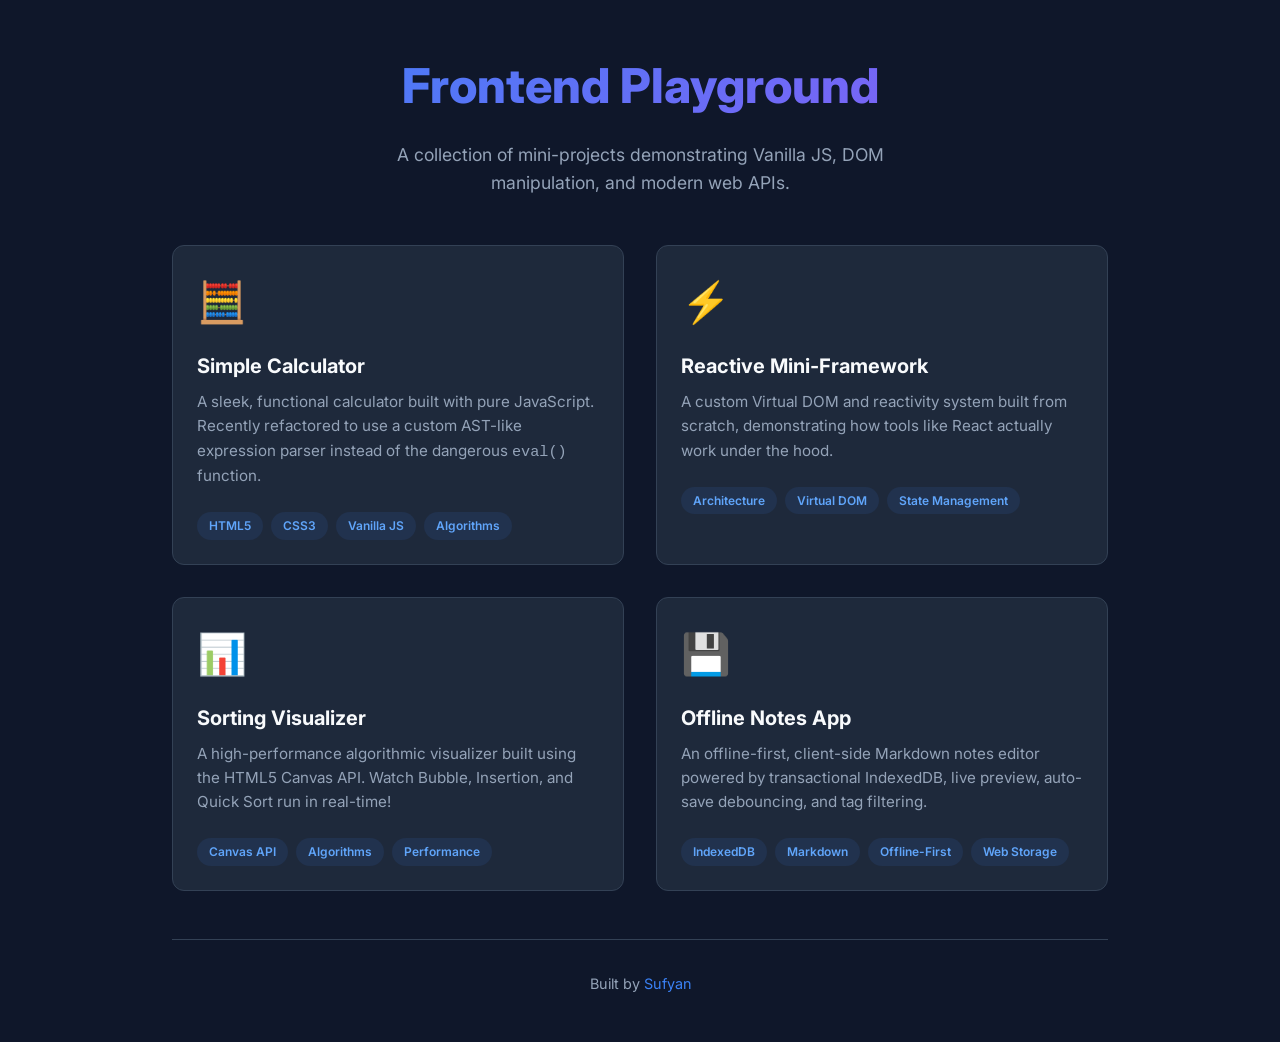
==== index.html @ 6b19e820 "offline notes tab" ====
<!DOCTYPE html>
<html lang="en">
<head>
    <meta charset="UTF-8">
    <meta name="viewport" content="width=device-width, initial-scale=1.0">
    <title>Mini Box</title>
    <link rel="icon" href="data:image/svg+xml,<svg xmlns=%22http://www.w3.org/2000/svg%22 viewBox=%220 0 100 100%22><text y=%22.9em%22 font-size=%2290%22>▶️</text></svg>">
    <link rel="stylesheet" href="styles.css">
    <!-- Google Fonts for a modern look -->
    <link href="https://fonts.googleapis.com/css2?family=Inter:wght@400;600;800&display=swap" rel="stylesheet">
</head>
<body>
    <div class="container">
        <header class="header">
            <h1>Frontend Playground</h1>
            <p>A collection of mini-projects demonstrating Vanilla JS, DOM manipulation, and modern web APIs.</p>
        </header>

        <main class="grid">
            <!-- Project Card: Simple Calculator -->
            <a href="Simple Calculator/index.html" class="card">
                <div class="card-icon">🧮</div>
                <div class="card-content">
                    <h2>Simple Calculator</h2>
                    <p>A sleek, functional calculator built with pure JavaScript. Recently refactored to use a custom AST-like expression parser instead of the dangerous <code>eval()</code> function.</p>
                    <div class="tags">
                        <span class="tag">HTML5</span>
                        <span class="tag">CSS3</span>
                        <span class="tag">Vanilla JS</span>
                        <span class="tag">Algorithms</span>
                    </div>
                </div>
            </a>

            <!-- Project Card: Reactive Mini-Framework -->
            <a href="Reactive-Mini-Framework/index.html" class="card">
                <div class="card-icon">⚡</div>
                <div class="card-content">
                    <h2>Reactive Mini-Framework</h2>
                    <p>A custom Virtual DOM and reactivity system built from scratch, demonstrating how tools like React actually work under the hood.</p>
                    <div class="tags">
                        <span class="tag">Architecture</span>
                        <span class="tag">Virtual DOM</span>
                        <span class="tag">State Management</span>
                    </div>
                </div>
            </a>
            
            <!-- Project Card: Sorting Visualizer -->
            <a href="Sorting Visualizer/index.html" class="card">
                <div class="card-icon">📊</div>
                <div class="card-content">
                    <h2>Sorting Visualizer</h2>
                    <p>A high-performance algorithmic visualizer built using the HTML5 Canvas API. Watch Bubble, Insertion, and Quick Sort run in real-time!</p>
                    <div class="tags">
                        <span class="tag">Canvas API</span>
                        <span class="tag">Algorithms</span>
                        <span class="tag">Performance</span>
                    </div>
                </div>
            </a>

            <!-- Project Card: Offline Notes App -->
            <a href="Offline Notes App/index.html" class="card">
                <div class="card-icon">💾</div>
                <div class="card-content">
                    <h2>Offline Notes App</h2>
                    <p>An offline-first, client-side Markdown notes editor powered by transactional IndexedDB, live preview, auto-save debouncing, and tag filtering.</p>
                    <div class="tags">
                        <span class="tag">IndexedDB</span>
                        <span class="tag">Markdown</span>
                        <span class="tag">Offline-First</span>
                        <span class="tag">Web Storage</span>
                    </div>
                </div>
            </a>
        </main>

        <footer class="footer">
            <p>Built by <a href="https://github.com/sufi1121here" target="_blank">Sufyan</a></p>
        </footer>
    </div>
</body>
</html>
---- styles.css ----
:root {
    --bg-color: #0f172a; /* Slate 900 */
    --card-bg: #1e293b; /* Slate 800 */
    --text-main: #f8fafc; /* Slate 50 */
    --text-muted: #94a3b8; /* Slate 400 */
    --accent: #3b82f6; /* Blue 500 */
    --accent-hover: #60a5fa; /* Blue 400 */
    --border-color: #334155; /* Slate 700 */
}

* {
    margin: 0;
    padding: 0;
    box-sizing: border-box;
}

body {
    font-family: 'Inter', sans-serif;
    background-color: var(--bg-color);
    color: var(--text-main);
    line-height: 1.6;
    min-height: 100vh;
    display: flex;
    justify-content: center;
}

.container {
    width: 100%;
    max-width: 1000px;
    padding: 3rem 2rem;
    display: flex;
    flex-direction: column;
    gap: 3rem;
}

.header {
    text-align: center;
}

.header h1 {
    font-size: 3rem;
    font-weight: 800;
    margin-bottom: 1rem;
    background: linear-gradient(135deg, #3b82f6, #8b5cf6);
    -webkit-background-clip: text;
    -webkit-text-fill-color: transparent;
}

.header p {
    color: var(--text-muted);
    font-size: 1.1rem;
    max-width: 600px;
    margin: 0 auto;
}

.grid {
    display: grid;
    grid-template-columns: repeat(auto-fit, minmax(300px, 1fr));
    gap: 2rem;
}

.card {
    background-color: var(--card-bg);
    border: 1px solid var(--border-color);
    border-radius: 12px;
    padding: 1.5rem;
    text-decoration: none;
    color: var(--text-main);
    transition: transform 0.2s ease, box-shadow 0.2s ease, border-color 0.2s ease;
    display: flex;
    flex-direction: column;
    gap: 1rem;
}

.card:hover {
    transform: translateY(-5px);
    box-shadow: 0 10px 25px rgba(0, 0, 0, 0.3);
    border-color: var(--accent);
}

.card.placeholder {
    opacity: 0.6;
    border: 1px dashed var(--border-color);
}

.card.placeholder:hover {
    transform: none;
    box-shadow: none;
    border-color: var(--text-muted);
    cursor: default;
}

.card-icon {
    font-size: 2.5rem;
}

.card-content h2 {
    font-size: 1.25rem;
    margin-bottom: 0.5rem;
}

.card-content p {
    color: var(--text-muted);
    font-size: 0.95rem;
    margin-bottom: 1.5rem;
}

.tags {
    display: flex;
    flex-wrap: wrap;
    gap: 0.5rem;
    margin-top: auto;
}

.tag {
    background-color: rgba(59, 130, 246, 0.1);
    color: var(--accent-hover);
    padding: 0.25rem 0.75rem;
    border-radius: 9999px;
    font-size: 0.75rem;
    font-weight: 600;
}

.footer {
    text-align: center;
    color: var(--text-muted);
    font-size: 0.9rem;
    margin-top: auto;
    padding-top: 2rem;
    border-top: 1px solid var(--border-color);
}

.footer a {
    color: var(--accent);
    text-decoration: none;
}

.footer a:hover {
    text-decoration: underline;
}
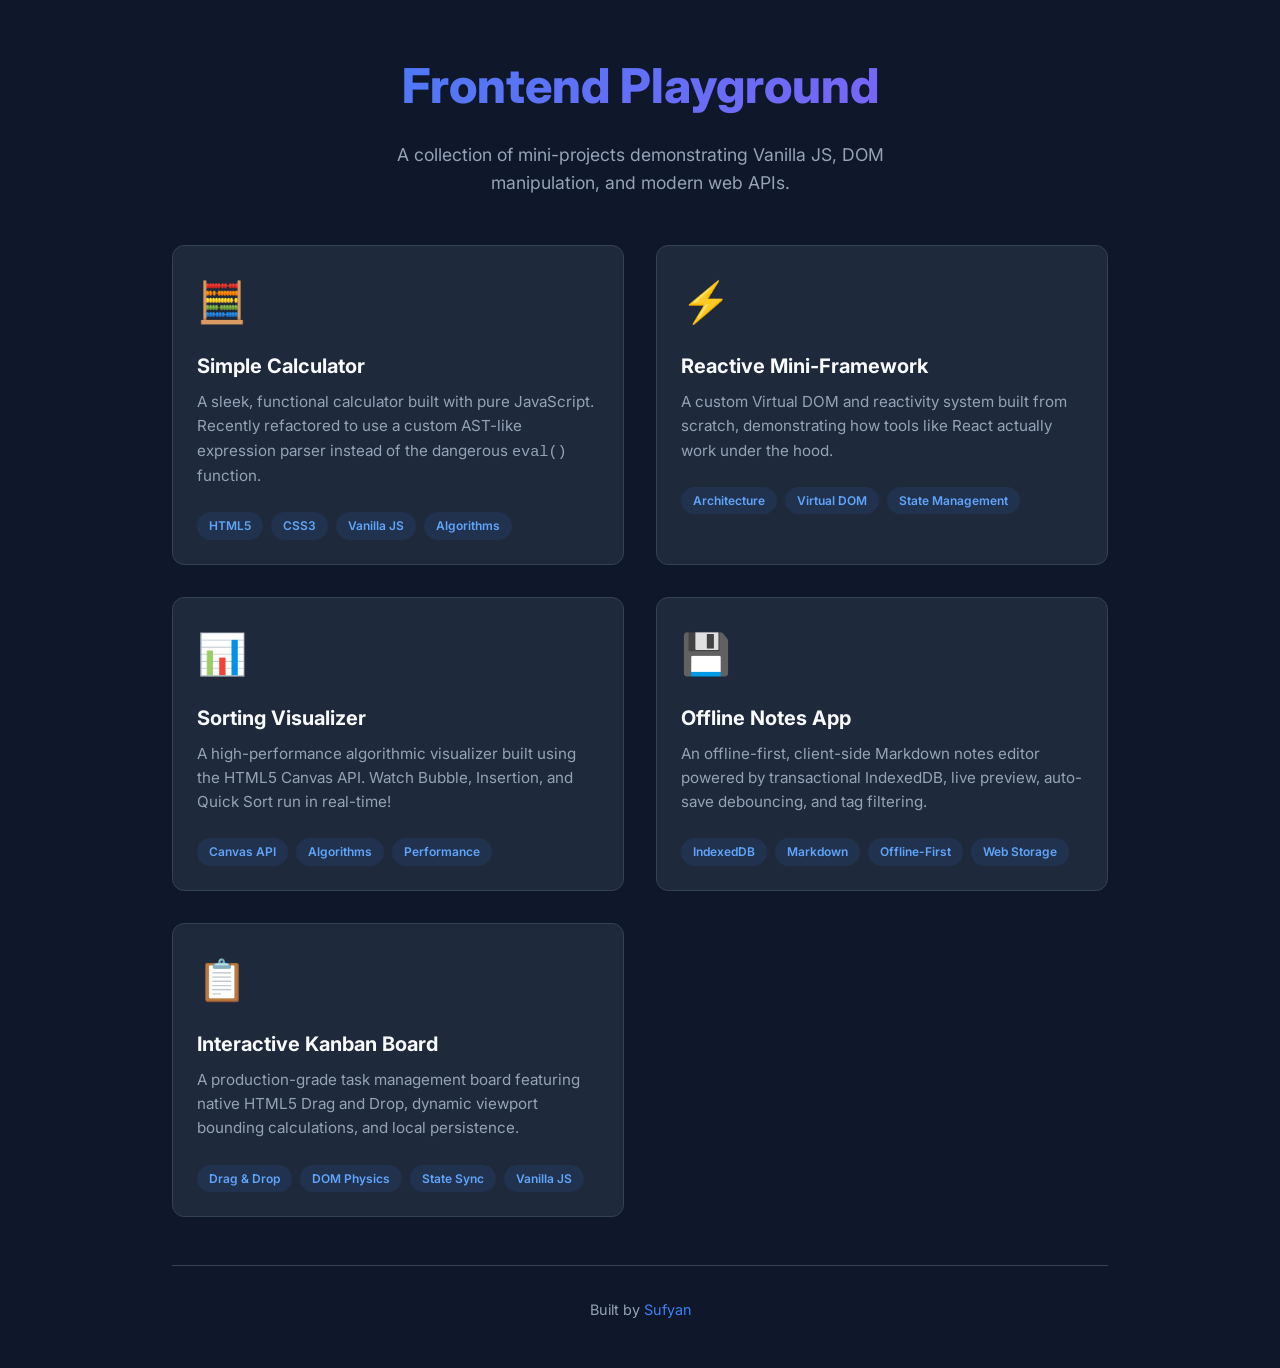
==== commit ff726904: "add Kanban board project with drag-and-drop physics" ====
--- a/index.html
+++ b/index.html
@@ -18,7 +18,7 @@
 
         <main class="grid">
             <!-- Project Card: Simple Calculator -->
-            <a href="Simple Calculator/index.html" class="card">
+            <a href="Simple-Calculator/index.html" class="card">
                 <div class="card-icon">🧮</div>
                 <div class="card-content">
                     <h2>Simple Calculator</h2>
@@ -47,7 +47,7 @@
             </a>
             
             <!-- Project Card: Sorting Visualizer -->
-            <a href="Sorting Visualizer/index.html" class="card">
+            <a href="Sorting-Visualizer/index.html" class="card">
                 <div class="card-icon">📊</div>
                 <div class="card-content">
                     <h2>Sorting Visualizer</h2>
@@ -61,7 +61,7 @@
             </a>
 
             <!-- Project Card: Offline Notes App -->
-            <a href="Offline Notes App/index.html" class="card">
+            <a href="Offline-Notes-App/index.html" class="card">
                 <div class="card-icon">💾</div>
                 <div class="card-content">
                     <h2>Offline Notes App</h2>
@@ -74,6 +74,21 @@
                     </div>
                 </div>
             </a>
+
+            <!-- Project Card: Interactive Kanban Board -->
+            <a href="Kanban-Board/index.html" class="card">
+                <div class="card-icon">📋</div>
+                <div class="card-content">
+                    <h2>Interactive Kanban Board</h2>
+                    <p>A production-grade task management board featuring native HTML5 Drag and Drop, dynamic viewport bounding calculations, and local persistence.</p>
+                    <div class="tags">
+                        <span class="tag">Drag & Drop</span>
+                        <span class="tag">DOM Physics</span>
+                        <span class="tag">State Sync</span>
+                        <span class="tag">Vanilla JS</span>
+                    </div>
+                </div>
+            </a>
         </main>
 
         <footer class="footer">
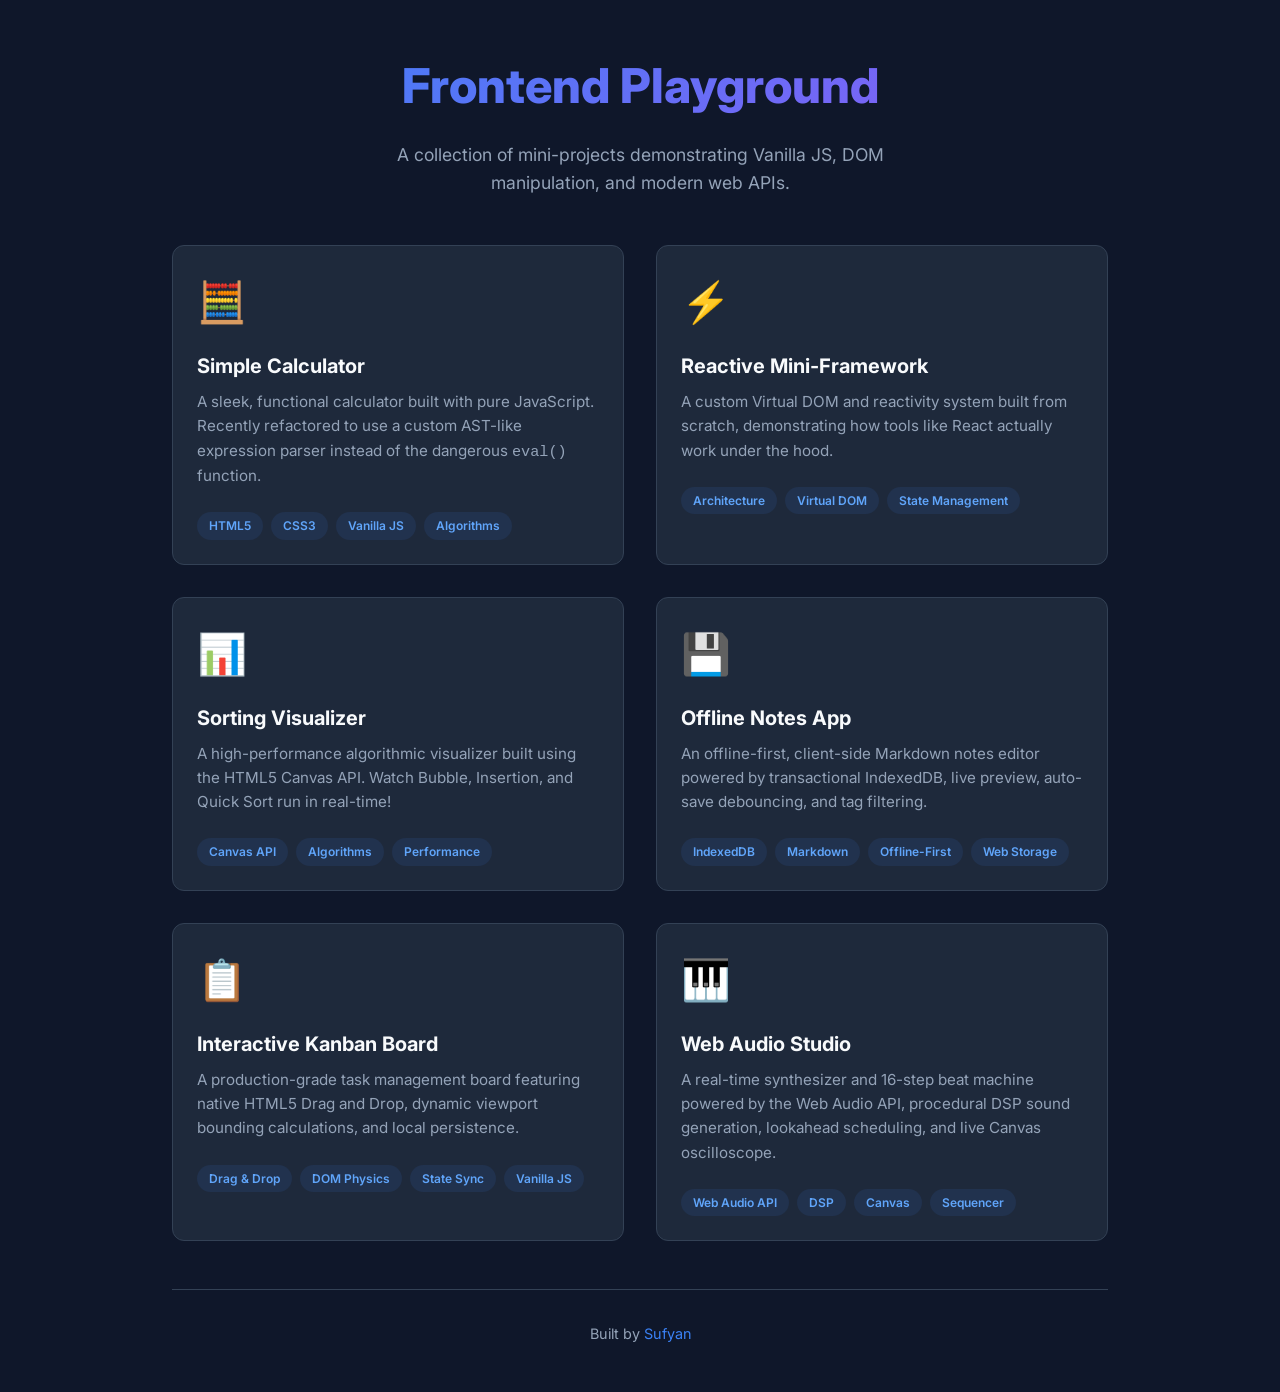
==== commit 02f5dae1: "add Web Audio Studio project featuring real-time synthesizer" ====
--- a/index.html
+++ b/index.html
@@ -3,8 +3,8 @@
 <head>
     <meta charset="UTF-8">
     <meta name="viewport" content="width=device-width, initial-scale=1.0">
-    <title>Mini Box</title>
-    <link rel="icon" href="data:image/svg+xml,<svg xmlns=%22http://www.w3.org/2000/svg%22 viewBox=%220 0 100 100%22><text y=%22.9em%22 font-size=%2290%22>▶️</text></svg>">
+    <title>Frontend Engineering Playground | Core Web Architecture & APIs</title>
+    <link rel="icon" href="data:image/svg+xml,<svg xmlns=%22http://www.w3.org/2000/svg%22 viewBox=%220 0 100 100%22><text y=%22.9em%22 font-size=%2290%22>⚡</text></svg>">
     <link rel="stylesheet" href="styles.css">
     <!-- Google Fonts for a modern look -->
     <link href="https://fonts.googleapis.com/css2?family=Inter:wght@400;600;800&display=swap" rel="stylesheet">
@@ -89,6 +89,21 @@
                     </div>
                 </div>
             </a>
+
+            <!-- Project Card: Web Audio Studio -->
+            <a href="Web-Audio-Synth/index.html" class="card">
+                <div class="card-icon">🎹</div>
+                <div class="card-content">
+                    <h2>Web Audio Studio</h2>
+                    <p>A real-time synthesizer and 16-step beat machine powered by the Web Audio API, procedural DSP sound generation, lookahead scheduling, and live Canvas oscilloscope.</p>
+                    <div class="tags">
+                        <span class="tag">Web Audio API</span>
+                        <span class="tag">DSP</span>
+                        <span class="tag">Canvas</span>
+                        <span class="tag">Sequencer</span>
+                    </div>
+                </div>
+            </a>
         </main>
 
         <footer class="footer">
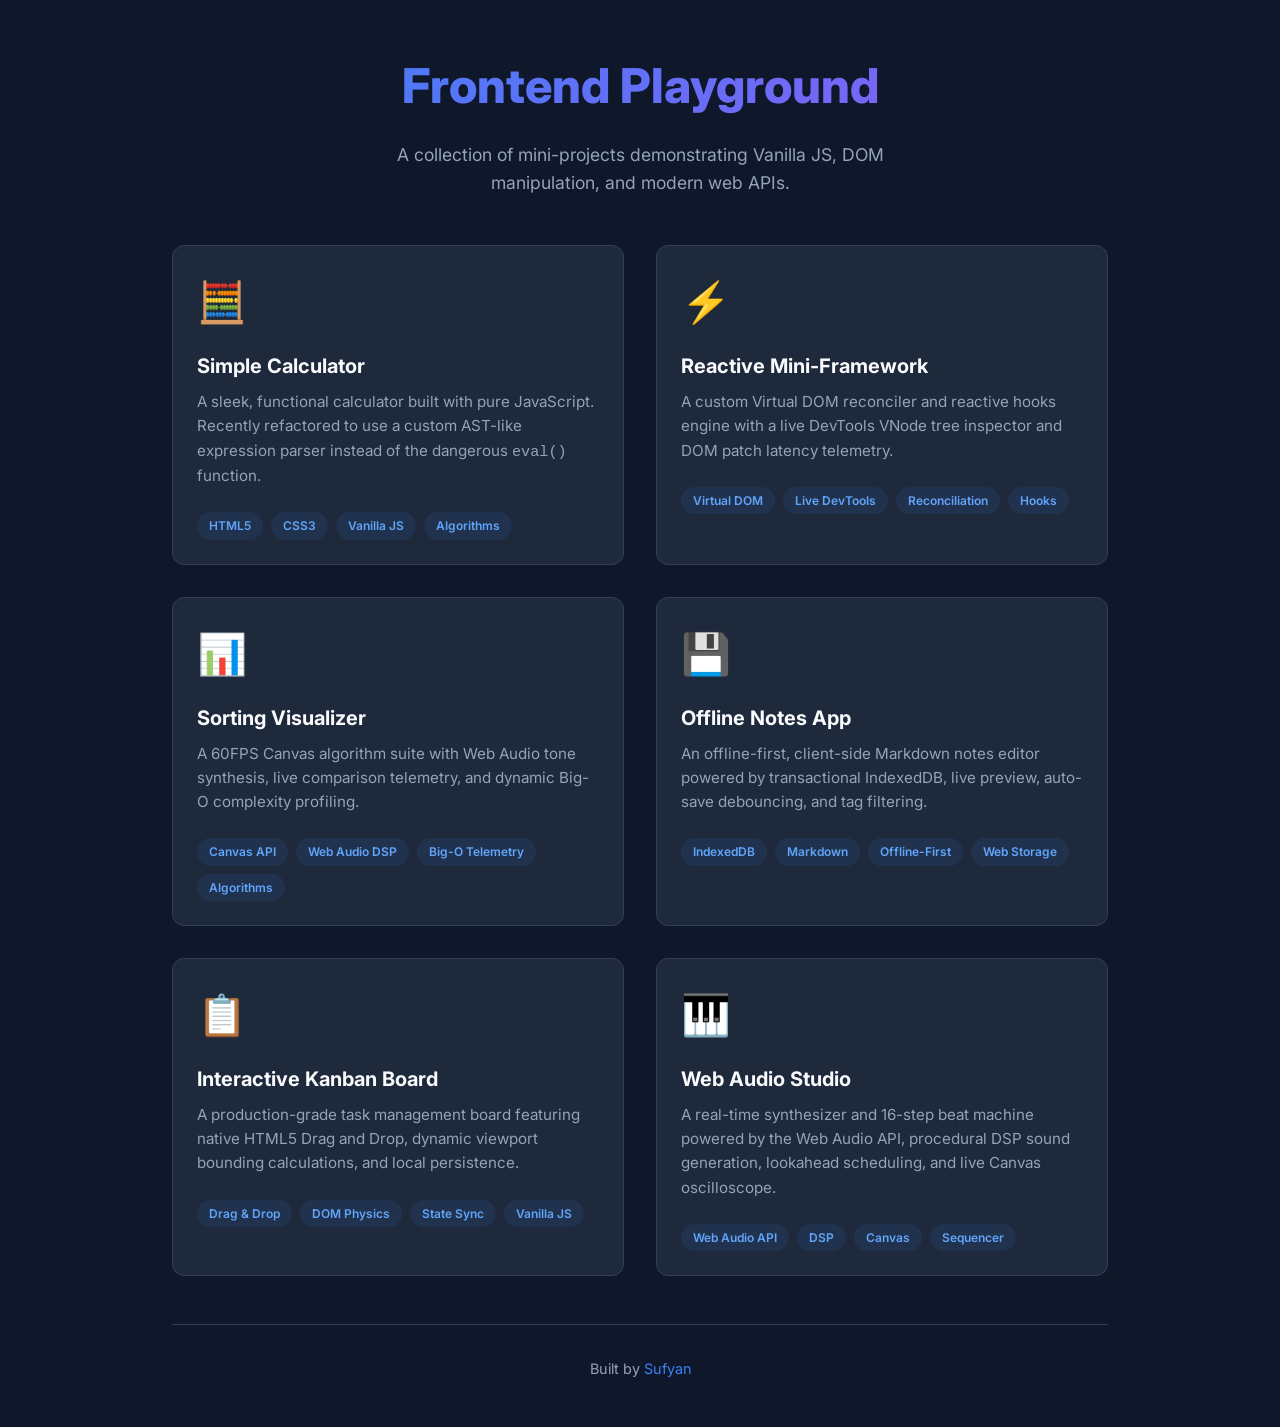
==== commit c90ef1a1: "feat: implement Sorting-Visualizer application and update dashboard links and docs" ====
--- a/index.html
+++ b/index.html
@@ -37,11 +37,12 @@
                 <div class="card-icon">⚡</div>
                 <div class="card-content">
                     <h2>Reactive Mini-Framework</h2>
-                    <p>A custom Virtual DOM and reactivity system built from scratch, demonstrating how tools like React actually work under the hood.</p>
+                    <p>A custom Virtual DOM reconciler and reactive hooks engine with a live DevTools VNode tree inspector and DOM patch latency telemetry.</p>
                     <div class="tags">
-                        <span class="tag">Architecture</span>
                         <span class="tag">Virtual DOM</span>
-                        <span class="tag">State Management</span>
+                        <span class="tag">Live DevTools</span>
+                        <span class="tag">Reconciliation</span>
+                        <span class="tag">Hooks</span>
                     </div>
                 </div>
             </a>
@@ -51,11 +52,12 @@
                 <div class="card-icon">📊</div>
                 <div class="card-content">
                     <h2>Sorting Visualizer</h2>
-                    <p>A high-performance algorithmic visualizer built using the HTML5 Canvas API. Watch Bubble, Insertion, and Quick Sort run in real-time!</p>
+                    <p>A 60FPS Canvas algorithm suite with Web Audio tone synthesis, live comparison telemetry, and dynamic Big-O complexity profiling.</p>
                     <div class="tags">
                         <span class="tag">Canvas API</span>
+                        <span class="tag">Web Audio DSP</span>
+                        <span class="tag">Big-O Telemetry</span>
                         <span class="tag">Algorithms</span>
-                        <span class="tag">Performance</span>
                     </div>
                 </div>
             </a>
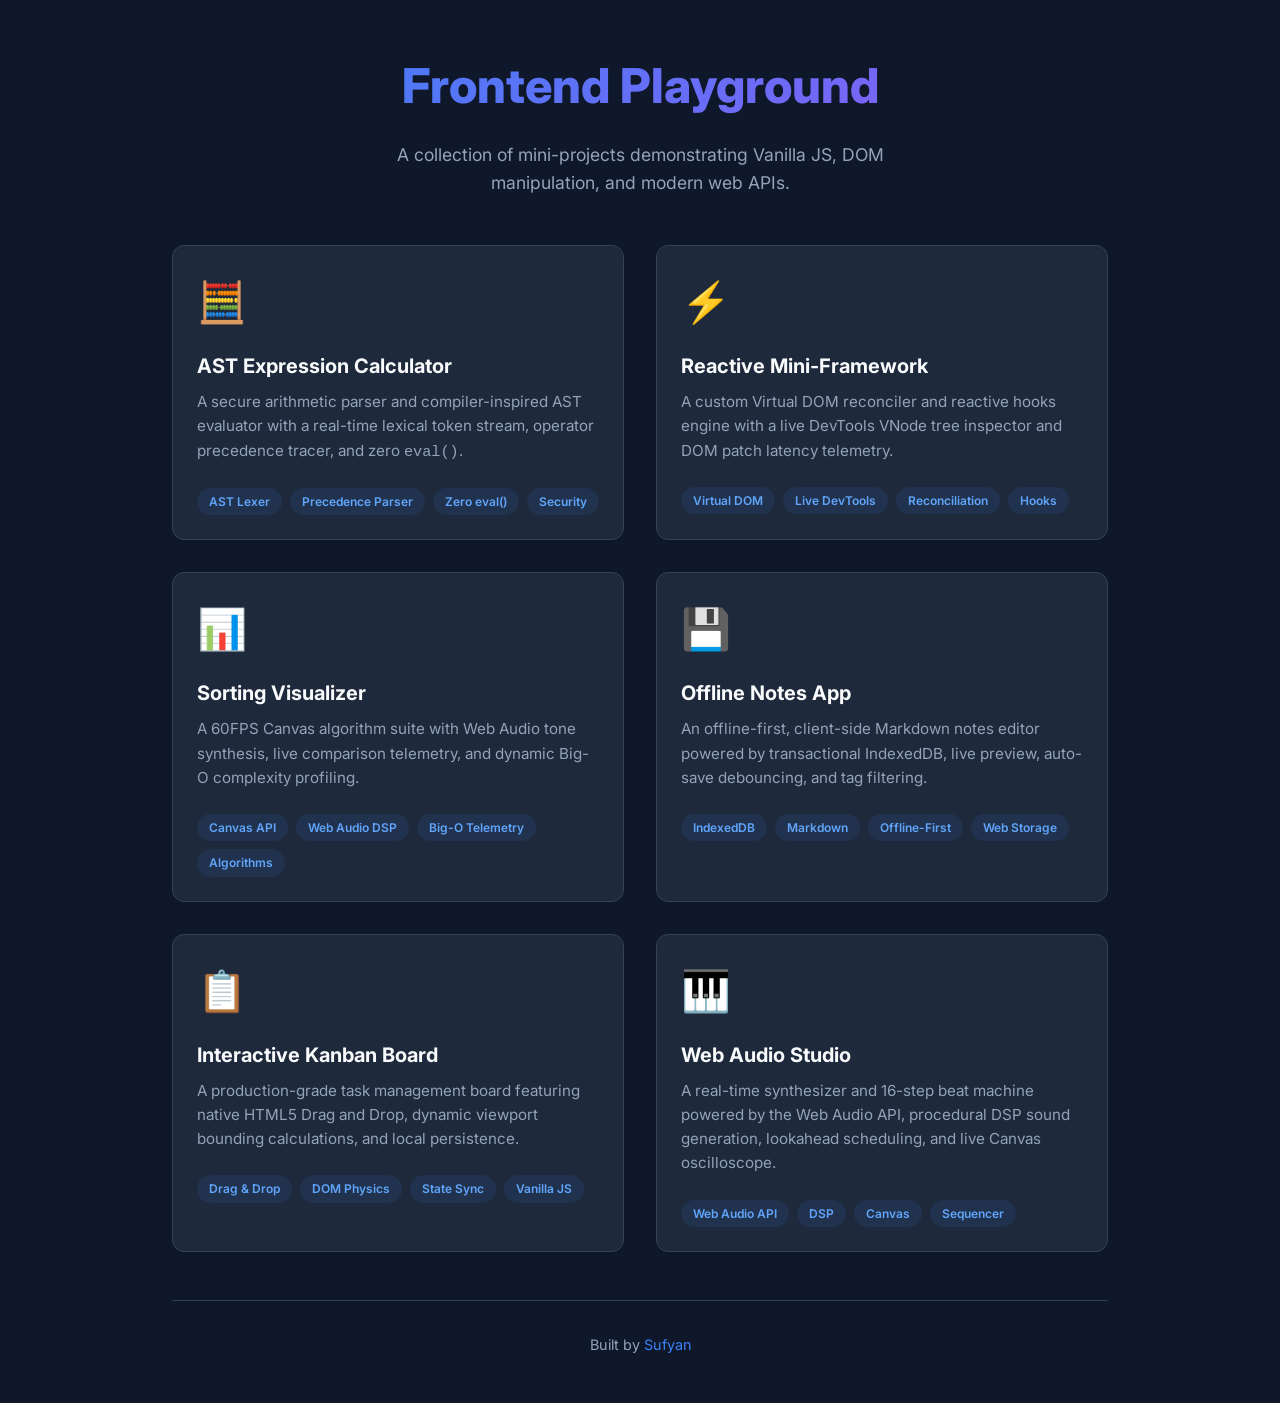
==== commit b8829837: "add Secure AST Expression Calculator with lexer" ====
--- a/index.html
+++ b/index.html
@@ -21,13 +21,13 @@
             <a href="Simple-Calculator/index.html" class="card">
                 <div class="card-icon">🧮</div>
                 <div class="card-content">
-                    <h2>Simple Calculator</h2>
-                    <p>A sleek, functional calculator built with pure JavaScript. Recently refactored to use a custom AST-like expression parser instead of the dangerous <code>eval()</code> function.</p>
+                    <h2>AST Expression Calculator</h2>
+                    <p>A secure arithmetic parser and compiler-inspired AST evaluator with a real-time lexical token stream, operator precedence tracer, and zero <code>eval()</code>.</p>
                     <div class="tags">
-                        <span class="tag">HTML5</span>
-                        <span class="tag">CSS3</span>
-                        <span class="tag">Vanilla JS</span>
-                        <span class="tag">Algorithms</span>
+                        <span class="tag">AST Lexer</span>
+                        <span class="tag">Precedence Parser</span>
+                        <span class="tag">Zero eval()</span>
+                        <span class="tag">Security</span>
                     </div>
                 </div>
             </a>
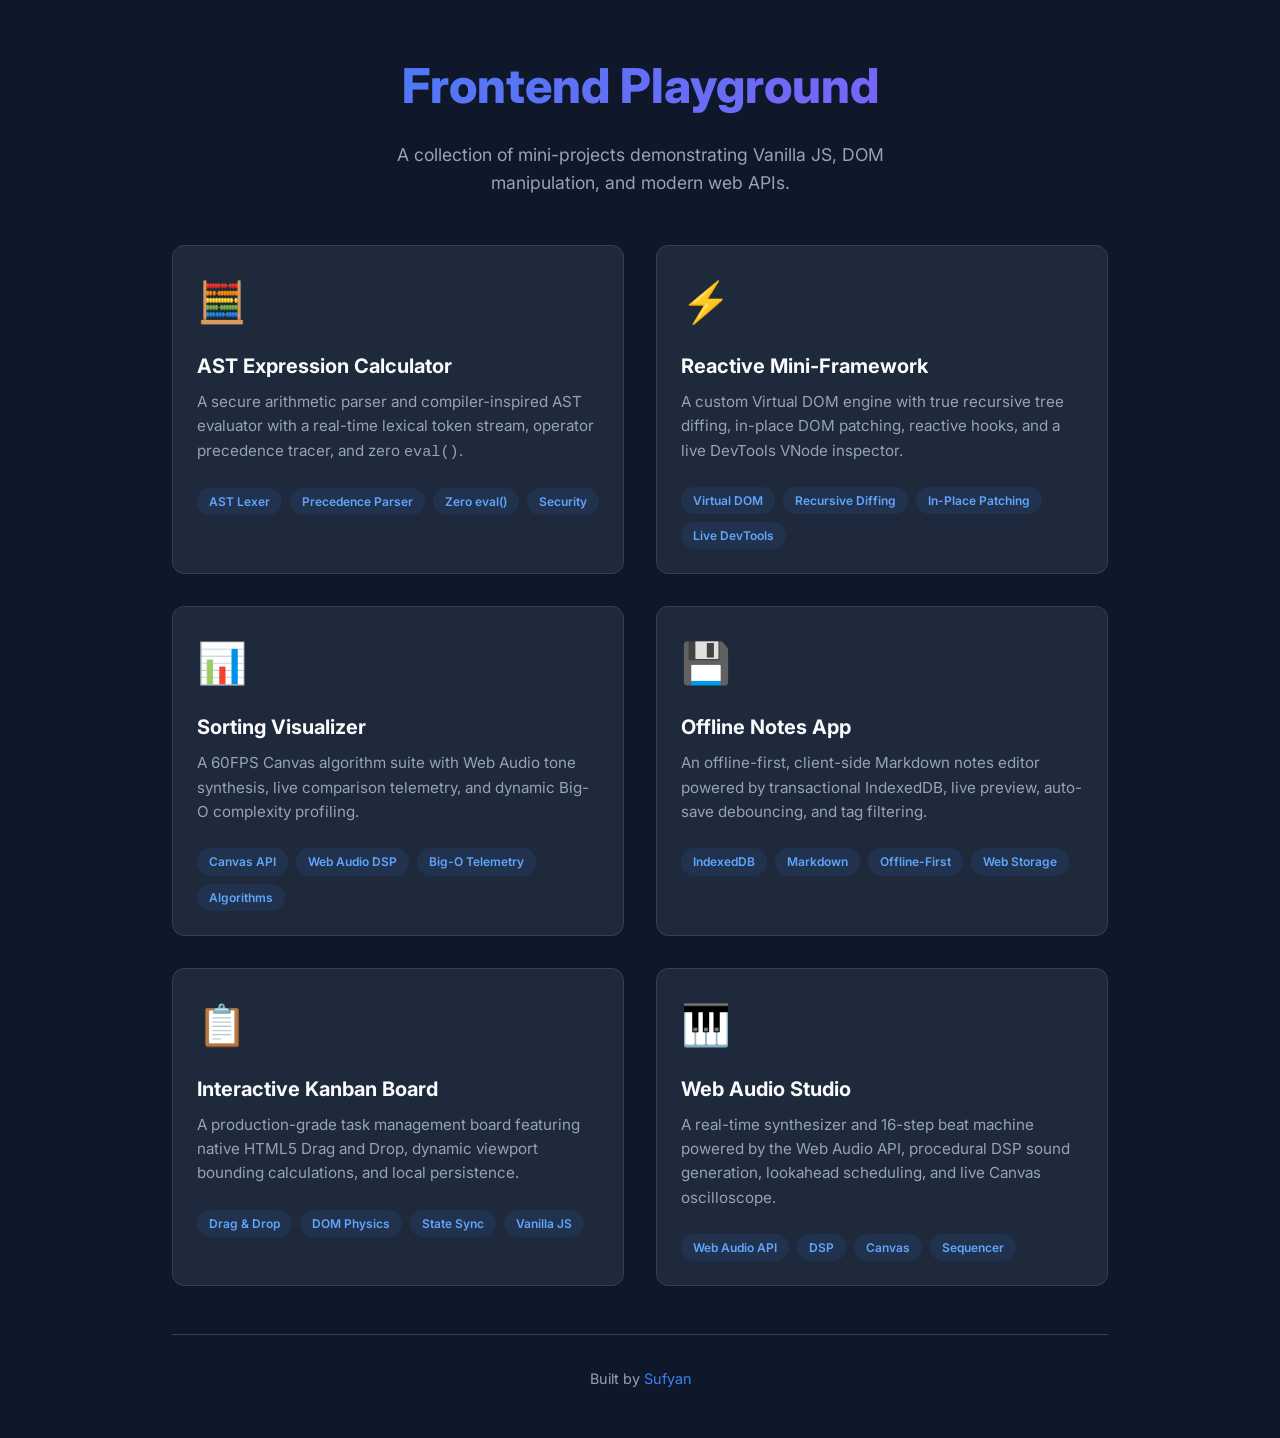
==== commit e8286ad6: "virtual DOM and state management" ====
--- a/index.html
+++ b/index.html
@@ -37,12 +37,12 @@
                 <div class="card-icon">⚡</div>
                 <div class="card-content">
                     <h2>Reactive Mini-Framework</h2>
-                    <p>A custom Virtual DOM reconciler and reactive hooks engine with a live DevTools VNode tree inspector and DOM patch latency telemetry.</p>
+                    <p>A custom Virtual DOM engine with true recursive tree diffing, in-place DOM patching, reactive hooks, and a live DevTools VNode inspector.</p>
                     <div class="tags">
                         <span class="tag">Virtual DOM</span>
+                        <span class="tag">Recursive Diffing</span>
+                        <span class="tag">In-Place Patching</span>
                         <span class="tag">Live DevTools</span>
-                        <span class="tag">Reconciliation</span>
-                        <span class="tag">Hooks</span>
                     </div>
                 </div>
             </a>
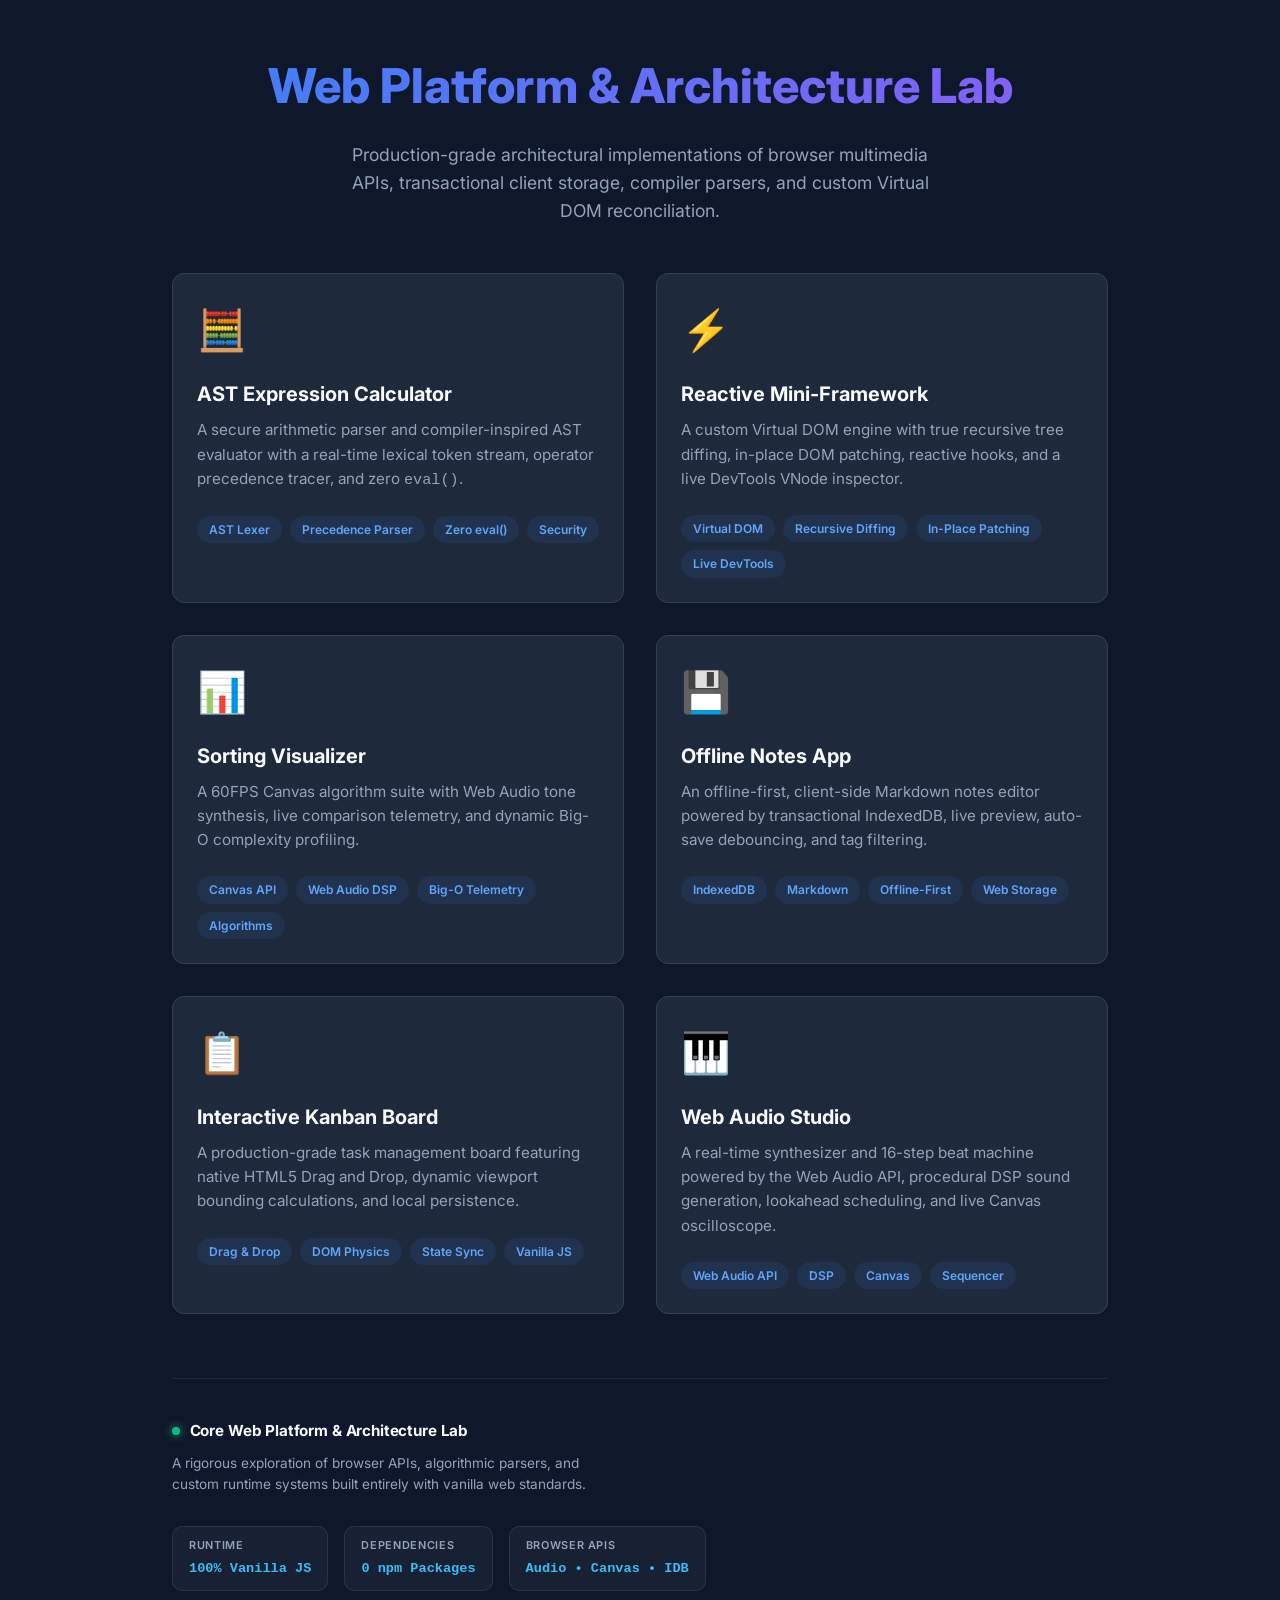
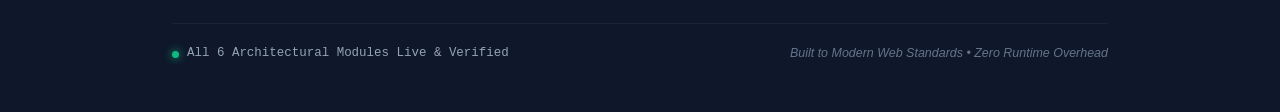
==== commit 57229c24: "update dashboard design" ====
--- a/index.html
+++ b/index.html
@@ -3,7 +3,7 @@
 <head>
     <meta charset="UTF-8">
     <meta name="viewport" content="width=device-width, initial-scale=1.0">
-    <title>Frontend Engineering Playground | Core Web Architecture & APIs</title>
+    <title>Web Platform &amp; Architecture Lab</title>
     <link rel="icon" href="data:image/svg+xml,<svg xmlns=%22http://www.w3.org/2000/svg%22 viewBox=%220 0 100 100%22><text y=%22.9em%22 font-size=%2290%22>⚡</text></svg>">
     <link rel="stylesheet" href="styles.css">
     <!-- Google Fonts for a modern look -->
@@ -12,8 +12,8 @@
 <body>
     <div class="container">
         <header class="header">
-            <h1>Frontend Playground</h1>
-            <p>A collection of mini-projects demonstrating Vanilla JS, DOM manipulation, and modern web APIs.</p>
+            <h1>Web Platform &amp; Architecture Lab</h1>
+            <p>Production-grade architectural implementations of browser multimedia APIs, transactional client storage, compiler parsers, and custom Virtual DOM reconciliation.</p>
         </header>
 
         <main class="grid">
@@ -109,7 +109,42 @@
         </main>
 
         <footer class="footer">
-            <p>Built by <a href="https://github.com/sufi1121here" target="_blank">Sufyan</a></p>
+            <div class="footer-grid">
+                <div class="footer-brand">
+                    <div class="footer-logo">
+                        <span class="logo-dot"></span>
+                        <span class="logo-title">Core Web Platform &amp; Architecture Lab</span>
+                    </div>
+                    <p class="footer-desc">
+                        A rigorous exploration of browser APIs, algorithmic parsers, and custom runtime systems built entirely with vanilla web standards.
+                    </p>
+                </div>
+
+                <div class="footer-specs">
+                    <div class="spec-card">
+                        <span class="spec-label">Runtime</span>
+                        <span class="spec-val">100% Vanilla JS</span>
+                    </div>
+                    <div class="spec-card">
+                        <span class="spec-label">Dependencies</span>
+                        <span class="spec-val">0 npm Packages</span>
+                    </div>
+                    <div class="spec-card">
+                        <span class="spec-label">Browser APIs</span>
+                        <span class="spec-val">Audio • Canvas • IDB</span>
+                    </div>
+                </div>
+            </div>
+
+            <div class="footer-bottom">
+                <div class="system-status">
+                    <span class="status-pulse"></span>
+                    <span>All 6 Architectural Modules Live &amp; Verified</span>
+                </div>
+                <div class="footer-note">
+                    Built to Modern Web Standards • Zero Runtime Overhead
+                </div>
+            </div>
         </footer>
     </div>
 </body>
--- a/styles.css
+++ b/styles.css
@@ -121,20 +121,136 @@
     font-weight: 600;
 }
 
+/* Modern Engineering Architecture Footer */
 .footer {
-    text-align: center;
-    color: var(--text-muted);
-    font-size: 0.9rem;
-    margin-top: auto;
-    padding-top: 2rem;
-    border-top: 1px solid var(--border-color);
-}
-
-.footer a {
-    color: var(--accent);
-    text-decoration: none;
-}
-
-.footer a:hover {
-    text-decoration: underline;
-}
+    margin-top: 1rem;
+    padding-top: 2.5rem;
+    border-top: 1px solid rgba(255, 255, 255, 0.08);
+    display: flex;
+    flex-direction: column;
+    gap: 2rem;
+}
+
+.footer-grid {
+    display: flex;
+    justify-content: space-between;
+    align-items: flex-start;
+    gap: 2rem;
+    flex-wrap: wrap;
+}
+
+.footer-brand {
+    max-width: 440px;
+    display: flex;
+    flex-direction: column;
+    gap: 0.6rem;
+}
+
+.footer-logo {
+    display: flex;
+    align-items: center;
+    gap: 0.6rem;
+}
+
+.logo-dot {
+    width: 8px;
+    height: 8px;
+    border-radius: 50%;
+    background: #10b981;
+    box-shadow: 0 0 10px #10b981;
+}
+
+.logo-title {
+    font-size: 0.95rem;
+    font-weight: 700;
+    color: #f8fafc;
+    letter-spacing: -0.01em;
+}
+
+.footer-desc {
+    font-size: 0.85rem;
+    color: var(--text-muted);
+    line-height: 1.5;
+}
+
+.footer-specs {
+    display: flex;
+    gap: 1rem;
+    flex-wrap: wrap;
+}
+
+.spec-card {
+    background: rgba(30, 41, 59, 0.6);
+    border: 1px solid rgba(255, 255, 255, 0.08);
+    border-radius: 10px;
+    padding: 0.65rem 1rem;
+    display: flex;
+    flex-direction: column;
+    gap: 0.2rem;
+    min-width: 120px;
+}
+
+.spec-label {
+    font-size: 0.68rem;
+    text-transform: uppercase;
+    letter-spacing: 0.06em;
+    color: var(--text-muted);
+    font-weight: 600;
+}
+
+.spec-val {
+    font-family: 'JetBrains Mono', Consolas, monospace;
+    font-size: 0.85rem;
+    font-weight: 700;
+    color: #38bdf8;
+}
+
+.footer-bottom {
+    display: flex;
+    justify-content: space-between;
+    align-items: center;
+    padding-top: 1.25rem;
+    border-top: 1px solid rgba(255, 255, 255, 0.05);
+    flex-wrap: wrap;
+    gap: 1rem;
+    font-size: 0.78rem;
+    color: var(--text-muted);
+}
+
+.system-status {
+    display: flex;
+    align-items: center;
+    gap: 0.5rem;
+    font-family: 'JetBrains Mono', monospace;
+    font-size: 0.78rem;
+    color: #94a3b8;
+}
+
+.status-pulse {
+    width: 7px;
+    height: 7px;
+    border-radius: 50%;
+    background: #10b981;
+    box-shadow: 0 0 8px #10b981;
+    animation: liveStatusPulse 2s infinite ease-in-out;
+}
+
+@keyframes liveStatusPulse {
+    0%, 100% { opacity: 0.5; transform: scale(0.9); }
+    50% { opacity: 1; transform: scale(1.2); }
+}
+
+.footer-note {
+    font-style: italic;
+    color: #64748b;
+}
+
+@media (max-width: 768px) {
+    .footer-grid {
+        flex-direction: column;
+    }
+    .footer-bottom {
+        flex-direction: column;
+        align-items: flex-start;
+    }
+}
